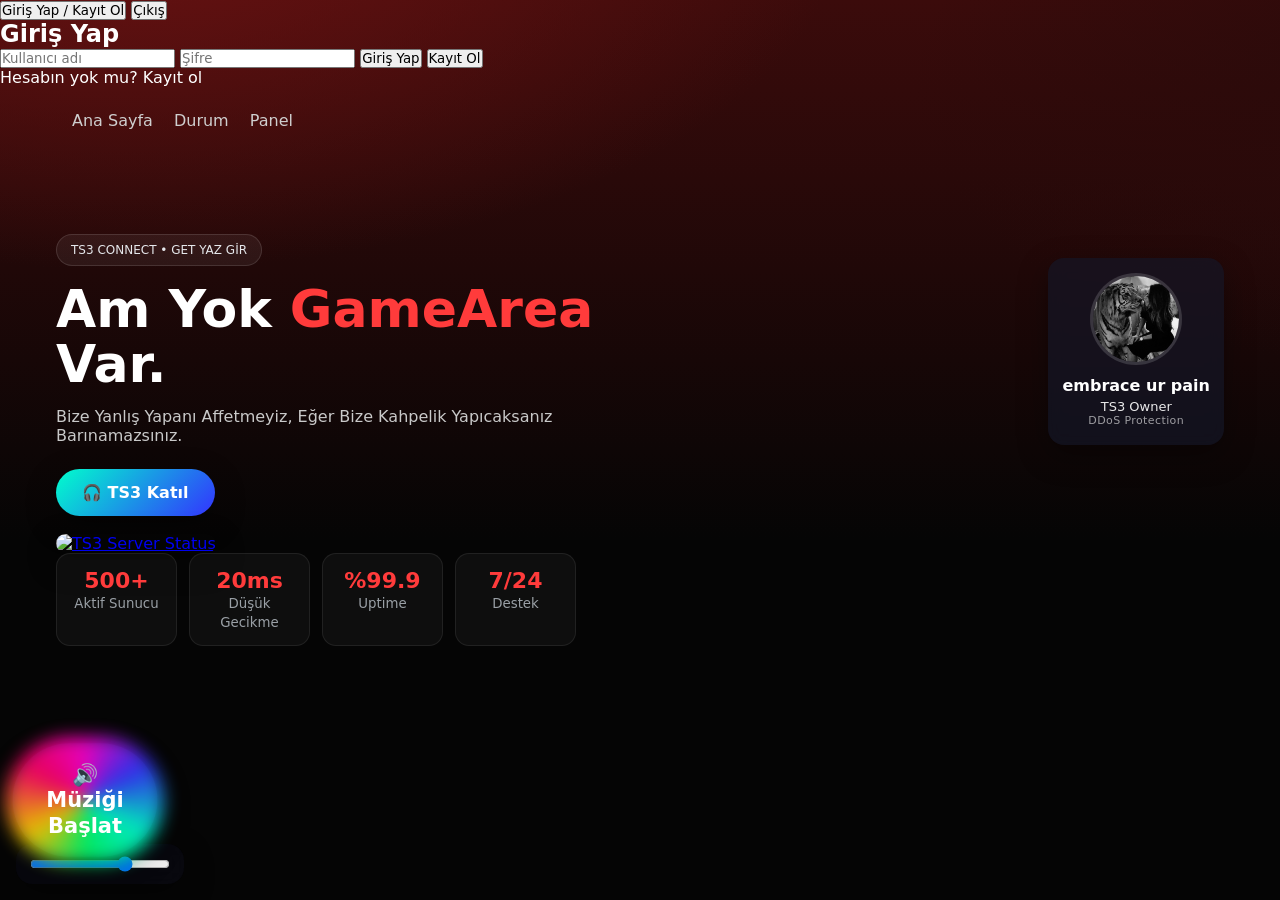
==== index.html @ e0c502a1 "Update index.html" ====
<!DOCTYPE html>
<html lang="tr">
<head>
  <meta charset="UTF-8" />
  <meta name="viewport" content="width=device-width, initial-scale=1.0"/>
  <title>GameArea TS3 Music Bot</title>
  <link rel="stylesheet" href="css/style.css" />
</head>
<body>

  <!-- AUTH -->
  <div class="auth-bar">
    <span id="welcomeText"></span>
    <button id="openAuth" class="auth-btn">Giriş Yap / Kayıt Ol</button>
    <button id="logoutBtn" class="auth-btn hidden">Çıkış</button>
  </div>

  <div id="authModal" class="modal hidden">
    <div class="modal-content">
      <h2 id="authTitle">Giriş Yap</h2>
      <input type="text" id="username" placeholder="Kullanıcı adı">
      <input type="password" id="password" placeholder="Şifre">
      <button id="loginBtn">Giriş Yap</button>
      <button id="registerBtn">Kayıt Ol</button>
      <p id="switchAuth">Hesabın yok mu? Kayıt ol</p>
    </div>
  </div>

  <!-- NAV -->
  <header class="navbar">
    <nav>
      <a href="#">Ana Sayfa</a>
      <a href="#">Durum</a>
      <a href="#">Panel</a>
    </nav>
  </header>

  <!-- HERO -->
  <main class="hero-wrap">
    <section class="hero-left">
      <span class="pill">TS3 CONNECT • GET YAZ GİR</span>
      <h1>Am Yok <span>GameArea</span> Var.</h1>
      <p>
        Bize Yanlış Yapanı Affetmeyiz, Eğer Bize Kahpelik Yapıcaksanız Barınamazsınız.
      </p>

      <div class="cta">
        <a class="join-ts" href="ts3server://get:9987">🎧 TS3 Katıl</a>
      </div>

      <div class="ts3-status">
        <a href="https://www.gametracker.com/server_info/51.210.203.176:9987/" target="_blank" rel="noreferrer">
          <img 
            src="https://cache.gametracker.com/server_info/51.210.203.176:9987/b_560_95_1.png"
            alt="TS3 Server Status"
          />
        </a>
      </div>

      <div class="stats">
        <div class="stat"><b>500+</b><small>Aktif Sunucu</small></div>
        <div class="stat"><b>20ms</b><small>Düşük Gecikme</small></div>
        <div class="stat"><b>%99.9</b><small>Uptime</small></div>
        <div class="stat"><b>7/24</b><small>Destek</small></div>
      </div>
    </section>

    <aside class="hero-right">
      <div class="owners">
        <div class="owner-card">
          <img src="assets/owner.png" alt="Owner Avatar">
          <div class="owner-name">embrace ur pain</div>
          <div class="owner-role">
            TS3 Owner <span class="owner-motto">DDoS Protection</span>
          </div>
        </div>
      </div>
    </aside>
  </main>

  <!-- MUSIC -->
  <div class="music-controls">
    <button id="musicToggle" class="music-btn">🔊 Müziği Başlat</button>
    <input type="range" id="volumeControl" min="0" max="100" value="70">
  </div>
  <audio id="bgMusic" src="assets/gamearea.mp3" preload="auto"></audio>

  <!-- EFFECT -->
  <canvas id="snow"></canvas>

  <!-- JS (SADECE 1 KERE) -->
  <script src="js/main.js"></script>

</body>
</html>
---- css/style.css ----
:root{
  --bg1:#3b0b0b;
  --bg2:#050505;
  --card:#0f0f12;
  --muted:#9aa0a6;
  --red:#ff3b3b;
  --green:#22c55e;
}

*{box-sizing:border-box;margin:0;padding:0;font-family:Inter,system-ui,Arial}

body{
  min-height:100vh;
  color:#fff;
  background:
    radial-gradient(1200px 600px at 10% -10%, #6b1212 0%, transparent 60%),
    radial-gradient(900px 500px at 110% 10%, #2a0a0a 0%, transparent 55%),
    linear-gradient(180deg, var(--bg1), var(--bg2) 60%);
}

.navbar{
  max-width:1200px;
  margin:0 auto;
  padding:24px 16px;
  display:flex;
  justify-content:space-between;
  align-items:center;
}

.brand{font-weight:800;color:#00ff8c;font-size:22px}
.navbar a{color:#cfcfcf;text-decoration:none;margin-left:16px}
.navbar a:hover{color:#fff}

.hero-wrap{
  max-width:1200px;
  margin:0 auto;
  padding:80px 16px 40px;
  display:grid;
  grid-template-columns: 1.1fr .9fr;
  gap:32px;
}

.pill{
  display:inline-block;
  padding:8px 14px;
  border-radius:999px;
  background:rgba(255,255,255,.06);
  border:1px solid rgba(255,255,255,.12);
  margin-bottom:16px;
  font-size:12px;
  color:#e5e7eb;
}

.hero-left h1{font-size:52px;line-height:1.05;margin-bottom:16px}
.hero-left h1 span{color:var(--red)}
.hero-left p{color:#c9c9c9;max-width:560px;margin-bottom:24px}

.cta{display:flex;gap:12px;margin-bottom:18px}

.btn{
  padding:12px 18px;border-radius:12px;text-decoration:none;font-weight:700;border:1px solid transparent;
}
.btn.primary{
  background:linear-gradient(180deg,#ff5b5b,#ff2b2b);
  color:#fff;box-shadow:0 10px 30px rgba(255,59,59,.35);
}
.btn.ghost{
  background:rgba(255,255,255,.04);
  border-color:rgba(255,255,255,.12);
  color:#fff;
}

.perks{display:flex;gap:16px;color:#cfd3d8;margin-bottom:26px;flex-wrap:wrap}

.stats{display:grid;grid-template-columns:repeat(4,1fr);gap:12px;max-width:520px}
.stat{
  background:rgba(255,255,255,.04);
  border:1px solid rgba(255,255,255,.08);
  border-radius:14px;
  padding:14px 10px;
  text-align:center;
}
.stat b{display:block;color:var(--red);font-size:22px}
.stat small{color:var(--muted)}

.hero-right{display:flex;align-items:flex-start;justify-content:flex-end}

.status-card{
  width:100%;max-width:420px;
  background:
    linear-gradient(180deg, rgba(255,255,255,.06), rgba(255,255,255,.02)),
    var(--card);
  border:1px solid rgba(255,255,255,.12);
  border-radius:22px;
  padding:18px;
  box-shadow:0 30px 80px rgba(0,0,0,.55), inset 0 1px 0 rgba(255,255,255,.08);
}

.status-head{display:flex;align-items:center;justify-content:space-between;margin-bottom:14px}
.status-head small{color:var(--muted)}
.badge{padding:6px 12px;border-radius:999px;font-weight:700;font-size:12px}
.badge.online{background:rgba(34,197,94,.15);color:var(--green);border:1px solid rgba(34,197,94,.35)}

.status-grid{display:grid;grid-template-columns:repeat(2,1fr);gap:10px;margin:14px 0 18px}
.status-grid > div{
  background:rgba(255,255,255,.04);
  border:1px solid rgba(255,255,255,.08);
  border-radius:14px;
  padding:12px;
}
.status-grid strong{display:block;color:#e5e7eb;font-size:12px}
.status-grid span{color:#cfd3d8}

.card-actions{display:flex;gap:10px}

/* Müzik butonu */
.sound-hint{
  position: fixed;
  right: 18px;
  bottom: 18px;
  background: rgba(0,0,0,.6);
  border: 1px solid rgba(255,255,255,.2);
  backdrop-filter: blur(6px);
  padding: 10px 14px;
  border-radius: 999px;
  cursor: pointer;
  font-weight: 700;
  box-shadow: 0 10px 30px rgba(0,0,0,.5);
}

@media (max-width: 900px){
  .hero-wrap{grid-template-columns:1fr}
  .stats{grid-template-columns:repeat(2,1fr)}
}
#snow {
  position: fixed;
  inset: 0;
  pointer-events: none;
  z-index: 5;
}
.music-btn {
  position: fixed;
  bottom: 30px;
  right: 30px;
  padding: 18px 28px;
  font-size: 20px;
  font-weight: 700;
  border: none;
  border-radius: 999px;
  background: #0b1220;
  color: #fff;
  cursor: pointer;
  z-index: 9999;
  box-shadow: 0 10px 30px rgba(0,0,0,.35);
  transform: scale(1.05);
}

.music-btn::before {
  content: "";
  position: absolute;
  inset: -6px;
  border-radius: 999px;
  background: conic-gradient(
    #ff00cc,
    #3333ff,
    #00ffcc,
    #00ff66,
    #ffcc00,
    #ff0066,
    #ff00cc
  );
  filter: blur(8px);
  opacity: .9;
  z-index: -1;
  animation: spin 6s linear infinite;
}

.music-btn.paused::before {
  animation-play-state: paused;
  opacity: .5;
}

@keyframes spin {
  to { transform: rotate(360deg); }
}
.join-ts {
  display: inline-block;
  padding: 14px 26px;
  border-radius: 999px;
  font-weight: 800;
  text-decoration: none;
  color: #fff;
  background: linear-gradient(135deg, #00ffcc, #3333ff);
  box-shadow: 0 10px 30px rgba(0,0,0,.35);
  transition: transform .15s ease, box-shadow .15s ease;
}

.join-ts:hover {
  transform: translateY(-2px) scale(1.03);
  box-shadow: 0 14px 40px rgba(0,0,0,.45);
}
.ts3-status img {
  max-width: 100%;
  border-radius: 12px;
  box-shadow: 0 10px 30px rgba(0,0,0,.35);
}
.owners {
  display: grid;
  grid-template-columns: repeat(auto-fit, minmax(160px, 1fr));
  gap: 16px;
  margin-top: 24px;
}

.owner-card {
  background: rgba(20, 24, 40, .65);
  border-radius: 16px;
  padding: 18px 14px;
  text-align: center;
  backdrop-filter: blur(8px);
  box-shadow: 0 10px 30px rgba(0,0,0,.35);
}

.owner-card img {
  width: 86px;
  height: 86px;
  border-radius: 50%;
  object-fit: cover;
  margin-bottom: 10px;
  box-shadow: 0 0 0 3px rgba(255,255,255,.15);
}

.owner-name {
  font-weight: 800;
  color: #fff;
  margin-bottom: 4px;
}

.owner-role {
  font-size: 13px;
  opacity: .9;
}

.owner-motto {
  display: block;
  font-size: 11px;
  opacity: .65;
  letter-spacing: .4px;
}
.music-controls {
  position: fixed;
  left: 16px;
  bottom: 16px;
  z-index: 9999;

  display: flex;
  align-items: center;
  gap: 12px;

  background: rgba(10, 10, 20, 0.6);
  backdrop-filter: blur(10px);
  padding: 12px 14px;
  border-radius: 16px;
  box-shadow: 0 10px 30px rgba(0, 0, 0, 0.4);
}

#volumeControl {
  width: 140px;
}
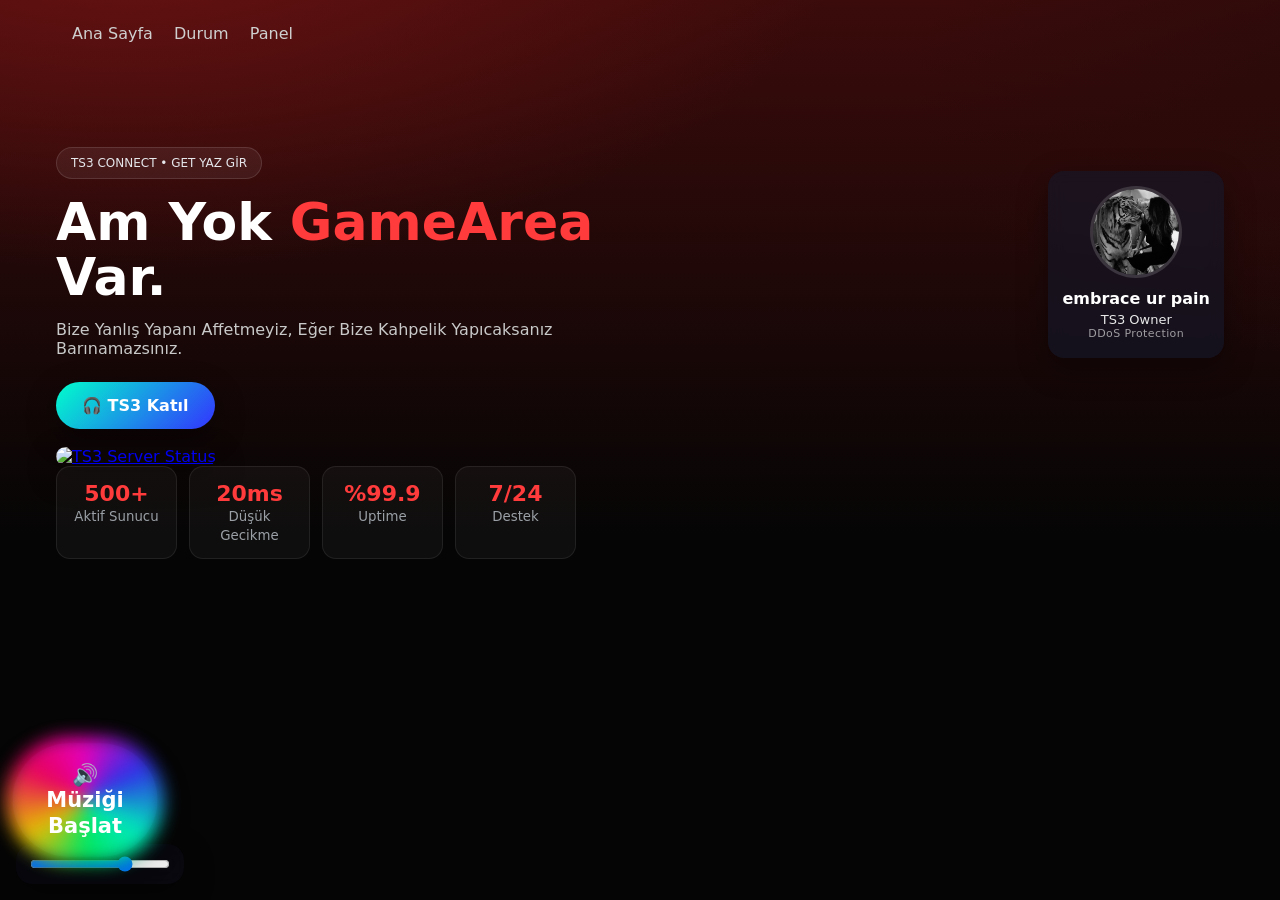
==== commit 9b04f2c7: "Update index.html" ====
--- a/index.html
+++ b/index.html
@@ -7,24 +7,6 @@
   <link rel="stylesheet" href="css/style.css" />
 </head>
 <body>
-
-  <!-- AUTH -->
-  <div class="auth-bar">
-    <span id="welcomeText"></span>
-    <button id="openAuth" class="auth-btn">Giriş Yap / Kayıt Ol</button>
-    <button id="logoutBtn" class="auth-btn hidden">Çıkış</button>
-  </div>
-
-  <div id="authModal" class="modal hidden">
-    <div class="modal-content">
-      <h2 id="authTitle">Giriş Yap</h2>
-      <input type="text" id="username" placeholder="Kullanıcı adı">
-      <input type="password" id="password" placeholder="Şifre">
-      <button id="loginBtn">Giriş Yap</button>
-      <button id="registerBtn">Kayıt Ol</button>
-      <p id="switchAuth">Hesabın yok mu? Kayıt ol</p>
-    </div>
-  </div>
 
   <!-- NAV -->
   <header class="navbar">
@@ -88,8 +70,7 @@
   <!-- EFFECT -->
   <canvas id="snow"></canvas>
 
-  <!-- JS (SADECE 1 KERE) -->
+  <!-- JS -->
   <script src="js/main.js"></script>
-
 </body>
 </html>
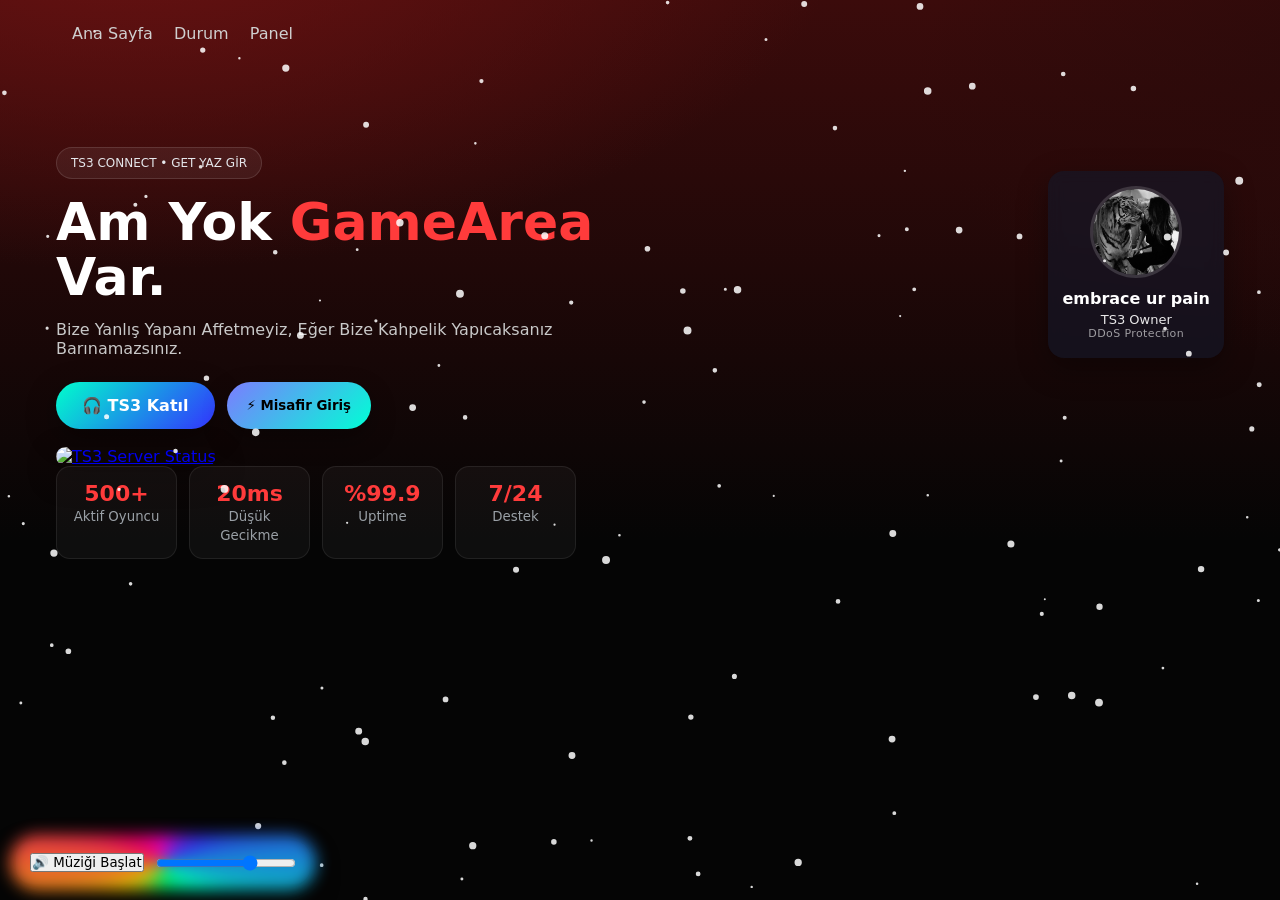
==== commit 3c4b7398: "Update index.html" ====
--- a/index.html
+++ b/index.html
@@ -28,7 +28,10 @@
 
       <div class="cta">
         <a class="join-ts" href="ts3server://get:9987">🎧 TS3 Katıl</a>
+        <button id="guestLogin" class="guest-btn">⚡ Misafir Giriş</button>
       </div>
+
+      <p id="guestWelcome" class="guest-welcome hidden"></p>
 
       <div class="ts3-status">
         <a href="https://www.gametracker.com/server_info/51.210.203.176:9987/" target="_blank" rel="noreferrer">
@@ -40,7 +43,7 @@
       </div>
 
       <div class="stats">
-        <div class="stat"><b>500+</b><small>Aktif Sunucu</small></div>
+        <div class="stat"><b>500+</b><small>Aktif Oyuncu</small></div>
         <div class="stat"><b>20ms</b><small>Düşük Gecikme</small></div>
         <div class="stat"><b>%99.9</b><small>Uptime</small></div>
         <div class="stat"><b>7/24</b><small>Destek</small></div>
--- a/css/style.css
+++ b/css/style.css
@@ -138,21 +138,28 @@
   pointer-events: none;
   z-index: 5;
 }
-.music-btn {
-  position: fixed;
-  bottom: 30px;
-  right: 30px;
-  padding: 18px 28px;
-  font-size: 20px;
-  font-weight: 700;
-  border: none;
-  border-radius: 999px;
-  background: #0b1220;
-  color: #fff;
-  cursor: pointer;
-  z-index: 9999;
-  box-shadow: 0 10px 30px rgba(0,0,0,.35);
-  transform: scale(1.05);
+.music-btn::before {
+  content: "";
+  position: absolute;
+  inset: -8px;              /* Etrafındaki renkli alanı küçülttük */
+  border-radius: 999px;
+  background: linear-gradient(
+    90deg,
+    #ff0066,
+    #7c7cff,
+    #00f2ff,
+    #7cff00,
+    #ffb703,
+    #ff0066
+  );
+  filter: blur(10px);      /* Blur'u azalttık */
+  z-index: -1;
+  animation: spin 4s linear infinite;
+}
+
+@keyframes spin {
+  from { filter: blur(10px) hue-rotate(0deg); }
+  to   { filter: blur(10px) hue-rotate(360deg); }
 }
 
 .music-btn::before {
@@ -192,7 +199,7 @@
   color: #fff;
   background: linear-gradient(135deg, #00ffcc, #3333ff);
   box-shadow: 0 10px 30px rgba(0,0,0,.35);
-  transition: transform .15s ease, box-shadow .15s ease;
+  transition: transform 0.2s ease, box-shadow .15s ease;
 }
 
 .join-ts:hover {
@@ -266,3 +273,149 @@
 #volumeControl {
   width: 140px;
 }
+.auth-bar {
+  position: fixed;
+  top: 20px;
+  right: 20px;
+  z-index: 9999;
+  display: flex;
+  align-items: center;
+  gap: 10px;
+}
+
+.auth-btn {
+  padding: 10px 16px;
+  border-radius: 999px;
+  border: none;
+  background: #0b1220;
+  color: #fff;
+  cursor: pointer;
+  box-shadow: 0 6px 20px rgba(0,0,0,.35);
+}
+
+#welcomeText {
+  color: #fff;
+  font-weight: 600;
+}
+
+.hidden {
+  display: none;
+}
+
+.modal {
+  position: fixed;
+  inset: 0;
+  background: rgba(0,0,0,.6);
+  backdrop-filter: blur(8px);
+  display: flex;
+  align-items: center;
+  justify-content: center;
+  z-index: 10000;
+}
+
+.modal-content {
+  background: #0b1220;
+  padding: 24px;
+  border-radius: 16px;
+  width: 280px;
+  display: flex;
+  flex-direction: column;
+  gap: 10px;
+  color: #fff;
+  box-shadow: 0 20px 50px rgba(0,0,0,.5);
+}
+
+.modal-content input {
+  padding: 10px;
+  border-radius: 8px;
+  border: none;
+  outline: none;
+}
+
+.modal-content button {
+  padding: 10px;
+  border-radius: 8px;
+  border: none;
+  cursor: pointer;
+  font-weight: 600;
+}
+
+#loginBtn { background: #22c55e; }
+#registerBtn { background: #3b82f6; }
+
+.switch-auth {
+  font-size: 12px;
+  opacity: .8;
+  cursor: pointer;
+  text-align: center;
+}
+.guest-btn {
+  padding: 14px 22px;
+  border-radius: 999px;
+  border: none;
+  font-weight: 700;
+  cursor: pointer;
+  color: #fff;
+  background: linear-gradient(135deg, #7c7cff, #00ffd5);
+  box-shadow: 0 10px 25px rgba(0,0,0,.35);
+  transition: transform .15s ease, box-shadow .15s ease;
+}
+
+.guest-btn:hover {
+  transform: translateY(-1px) scale(1.03);
+  box-shadow: 0 14px 35px rgba(0,0,0,.45);
+}
+
+.guest-welcome {
+  margin-top: 10px;
+  font-weight: 700;
+  color: #aefcff;
+}
+
+.hidden {
+  display: none !important;
+}
+#snow {
+  position: fixed;
+  inset: 0;
+  pointer-events: none;
+  z-index: 1;
+}
+
+.guest-btn {
+  background: linear-gradient(135deg, #7c7cff, #00ffd5);
+  color: #000;
+  border: none;
+  padding: 12px 20px;
+  border-radius: 999px;
+  font-weight: 700;
+  cursor: pointer;
+}
+
+.guest-welcome {
+  margin-top: 10px;
+  font-weight: 700;
+  color: #9effff;
+}
+
+.hidden {
+  display: none;
+}
+.cursor-trail {
+  position: fixed;
+  width: 10px;
+  height: 10px;
+  border-radius: 50%;
+  pointer-events: none;
+  background: radial-gradient(circle, rgba(0,255,213,0.9), rgba(0,255,213,0));
+  filter: blur(1px);
+  animation: trailFade 0.6s linear forwards;
+  z-index: 99999;
+}
+
+@keyframes trailFade {
+  to {
+    transform: scale(2.5);
+    opacity: 0;
+  }
+}
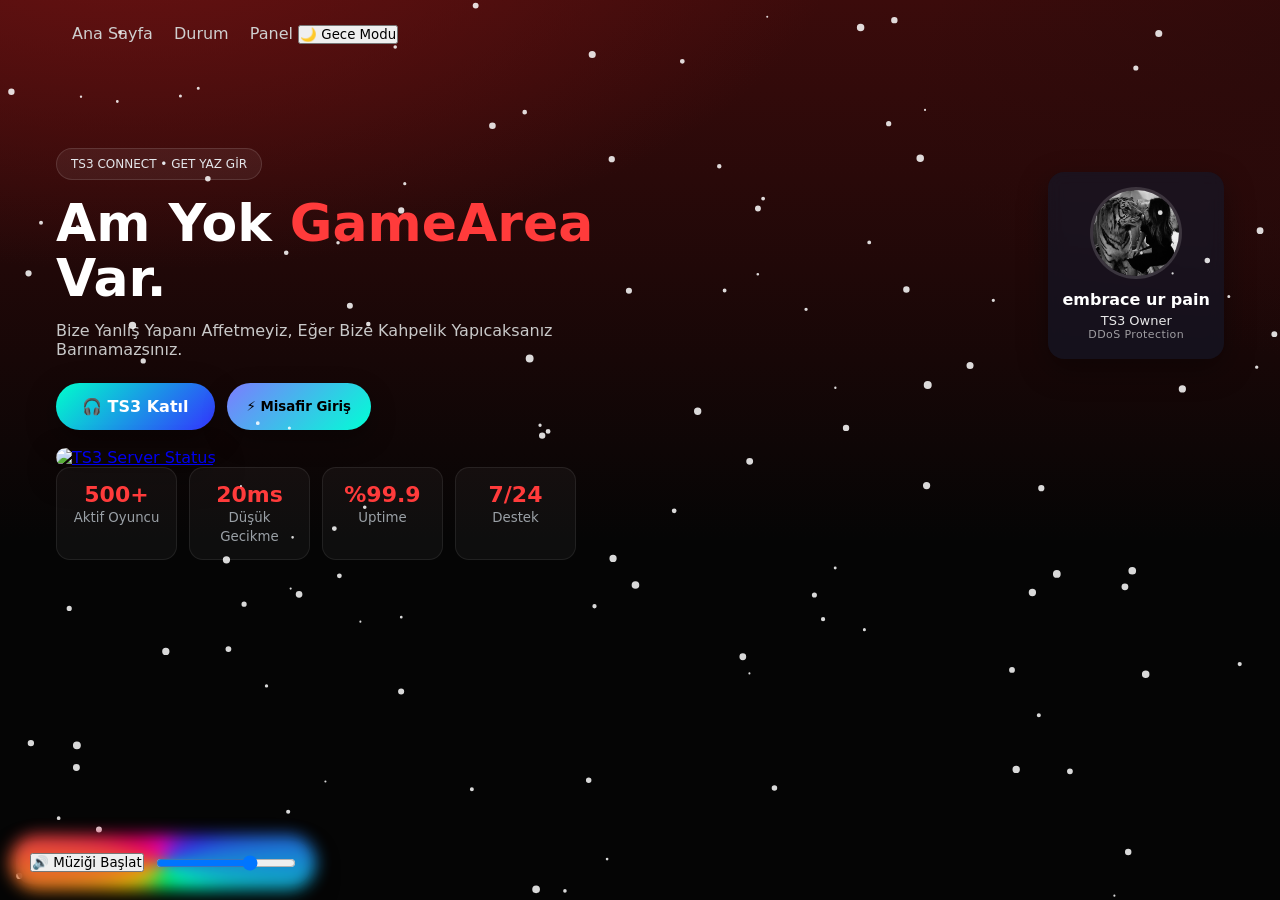
==== commit 5b12bd9d: "Update index.html" ====
--- a/index.html
+++ b/index.html
@@ -14,6 +14,8 @@
       <a href="#">Ana Sayfa</a>
       <a href="#">Durum</a>
       <a href="#">Panel</a>
+
+      <button id="themeToggle" class="theme-btn">🌙 Gece Modu</button>
     </nav>
   </header>
 
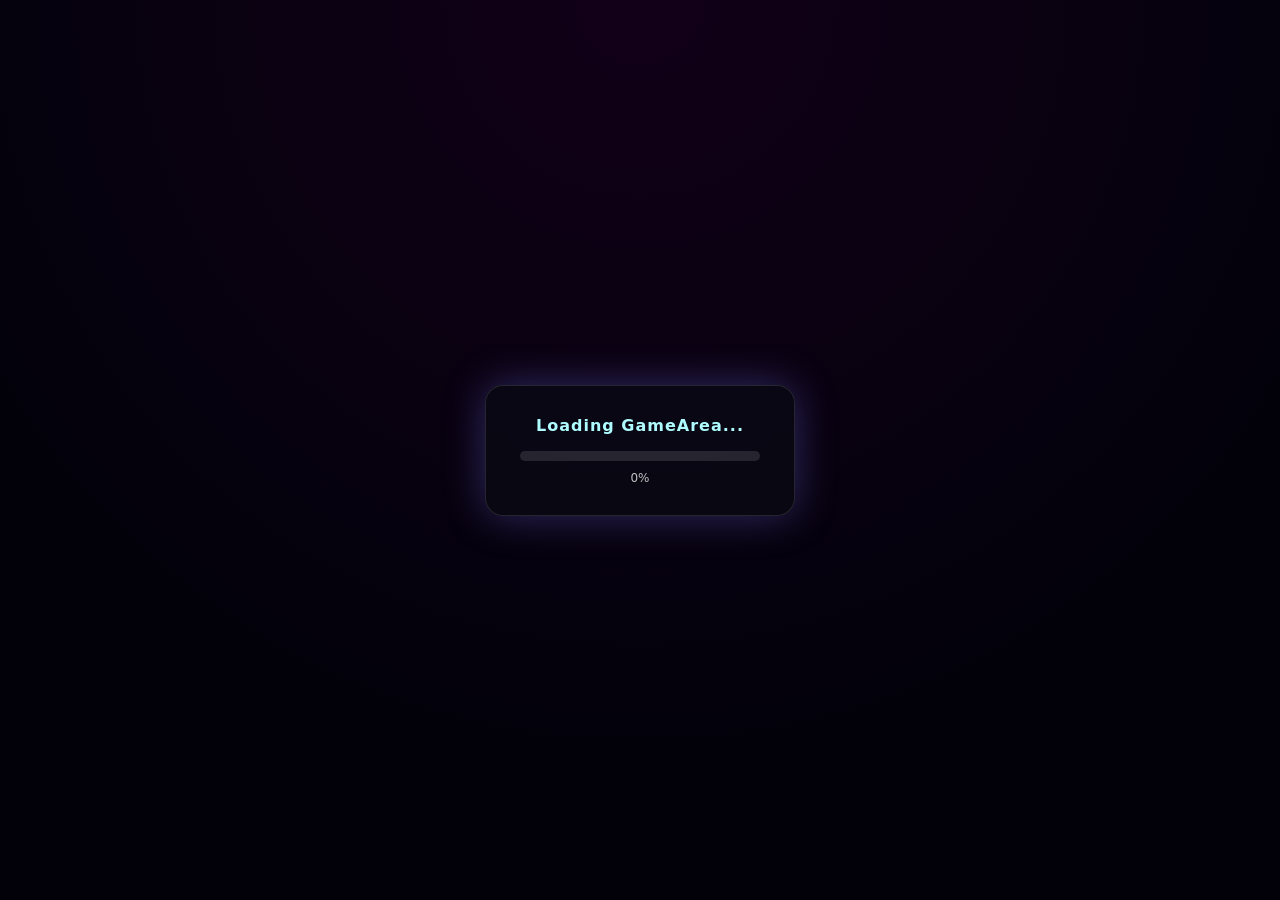
==== commit bfcd43bc: "Update index.html" ====
--- a/index.html
+++ b/index.html
@@ -23,7 +23,7 @@
   <main class="hero-wrap">
     <section class="hero-left">
       <span class="pill">TS3 CONNECT • GET YAZ GİR</span>
-      <h1>Am Yok <span>GameArea</span> Var.</h1>
+      <h1 id="heroTitle">Am Yok <span>GameArea</span> Var.</h1>
       <p>
         Bize Yanlış Yapanı Affetmeyiz, Eğer Bize Kahpelik Yapıcaksanız Barınamazsınız.
       </p>
@@ -77,5 +77,16 @@
 
   <!-- JS -->
   <script src="js/main.js"></script>
+  <!-- 🎮 LOADING INTRO -->
+<div id="introLoader" class="intro-loader">
+  <div class="intro-box">
+    <div class="intro-title">Loading GameArea...</div>
+    <div class="intro-bar">
+      <span id="introProgress"></span>
+    </div>
+    <div class="intro-percent" id="introPercent">0%</div>
+  </div>
+</div>
+  <div id="idleHint" class="idle-hint hidden">👀 Hadi TS3’e katıl</div>
 </body>
 </html>
--- a/css/style.css
+++ b/css/style.css
@@ -419,3 +419,194 @@
     opacity: 0;
   }
 }
+/* 🌙 / ☀️ Theme Button */
+.theme-btn {
+  margin-left: 16px;
+  padding: 10px 16px;
+  border-radius: 999px;
+  border: none;
+  cursor: pointer;
+  background: #0b1220;
+  color: #fff;
+  font-weight: 600;
+  transition: .25s;
+}
+
+.theme-btn:hover {
+  transform: scale(1.05);
+  box-shadow: 0 0 15px rgba(255,255,255,.25);
+}
+
+/* ☀️ Light Mode */
+body.light {
+  background: #f5f7fb;
+  color: #0b1220;
+}
+
+body.light .navbar {
+  background: rgba(255,255,255,.9);
+  backdrop-filter: blur(10px);
+}
+
+body.light .hero-wrap {
+  background: linear-gradient(180deg, #ffffff, #eef2ff);
+}
+
+body.light .music-btn,
+body.light .guest-btn {
+  background: #e5e7eb;
+  color: #0b1220;
+}
+
+body.light .owner-card {
+  background: #ffffff;
+  color: #0b1220;
+  box-shadow: 0 10px 30px rgba(0,0,0,.1);
+}
+/* ☀️ LIGHT MODE – SOFT & PREMIUM DOKUNUŞ (MEVCUDA EK) */
+body.light{
+  background:
+    radial-gradient(1200px 600px at 10% -10%, #ffffff 0%, transparent 60%),
+    radial-gradient(900px 500px at 110% 10%, #e9edff 0%, transparent 55%),
+    linear-gradient(180deg, #f7f9ff, #eef2ff 60%);
+  color:#0b1220;
+}
+
+/* Hero alanı daha cam gibi */
+body.light .hero-wrap{
+  background: linear-gradient(180deg, rgba(255,255,255,.9), rgba(238,242,255,.9));
+  border-radius: 18px;
+  box-shadow: 0 20px 50px rgba(15,23,42,.12);
+}
+
+/* Kartlar soft cam */
+body.light .owner-card,
+body.light .stat,
+body.light .status-card{
+  background: rgba(255,255,255,.85);
+  border: 1px solid rgba(15,23,42,.08);
+  box-shadow: 0 10px 30px rgba(15,23,42,.12);
+  backdrop-filter: blur(8px);
+}
+
+/* Navbar soft cam */
+body.light .navbar{
+  background: rgba(255,255,255,.75);
+  border-bottom: 1px solid rgba(15,23,42,.06);
+  box-shadow: 0 10px 25px rgba(15,23,42,.08);
+}
+
+/* Butonlar soft gradient */
+body.light .music-btn,
+body.light .guest-btn,
+body.light .join-ts,
+body.light .theme-btn{
+  background: linear-gradient(135deg, #ffffff, #e9edff);
+  color:#0b1220;
+  box-shadow: 0 10px 25px rgba(15,23,42,.18);
+}
+
+body.light .music-btn:hover,
+body.light .guest-btn:hover,
+body.light .join-ts:hover,
+body.light .theme-btn:hover{
+  transform: translateY(-2px) scale(1.04);
+  box-shadow: 0 14px 35px rgba(15,23,42,.25);
+}
+
+/* Light modda kar efekti biraz daha soft görünsün */
+body.light #snow{
+  opacity: .6;
+}
+/* 🎉 CONFETTI */
+.confetti {
+  position: fixed;
+  width: 8px;
+  height: 12px;
+  border-radius: 2px;
+  pointer-events: none;
+  z-index: 999999;
+  opacity: .95;
+}
+/* 🔔 TS3 Katıl – Shake Uyarı */
+.join-ts.shake {
+  animation: ts3Shake 0.6s ease-in-out;
+}
+
+@keyframes ts3Shake {
+  0%   { transform: translateX(0); }
+  20%  { transform: translateX(-6px); }
+  40%  { transform: translateX(6px); }
+  60%  { transform: translateX(-4px); }
+  80%  { transform: translateX(4px); }
+  100% { transform: translateX(0); }
+}
+/* 🎮 Intro Loader */
+.intro-loader {
+  position: fixed;
+  inset: 0;
+  background: radial-gradient(circle at top, #120018, #02010a 70%);
+  display: flex;
+  align-items: center;
+  justify-content: center;
+  z-index: 999999;
+  animation: introFadeIn .5s ease;
+}
+
+.intro-box {
+  text-align: center;
+  background: rgba(10, 10, 20, 0.75);
+  backdrop-filter: blur(12px);
+  padding: 30px 34px;
+  border-radius: 18px;
+  box-shadow: 0 0 40px rgba(124,124,255,.35);
+  border: 1px solid rgba(255,255,255,.12);
+}
+
+.intro-title {
+  font-weight: 900;
+  letter-spacing: 1px;
+  margin-bottom: 16px;
+  color: #aefcff;
+}
+
+.intro-bar {
+  width: 240px;
+  height: 10px;
+  background: rgba(255,255,255,.12);
+  border-radius: 999px;
+  overflow: hidden;
+  margin-bottom: 10px;
+}
+
+.intro-bar span {
+  display: block;
+  height: 100%;
+  width: 0%;
+  background: linear-gradient(90deg, #00ffd5, #7c7cff, #ff00cc);
+  border-radius: 999px;
+  box-shadow: 0 0 15px rgba(124,124,255,.8);
+  transition: width .2s ease;
+}
+
+.intro-percent {
+  font-size: 12px;
+  opacity: .75;
+}
+
+@keyframes introFadeIn {
+  from { opacity: 0 }
+  to { opacity: 1 }
+}
+
+.intro-hide {
+  animation: introOut .6s ease forwards;
+}
+
+@keyframes introOut {
+  to {
+    opacity: 0;
+    transform: scale(1.05);
+    pointer-events: none;
+  }
+}
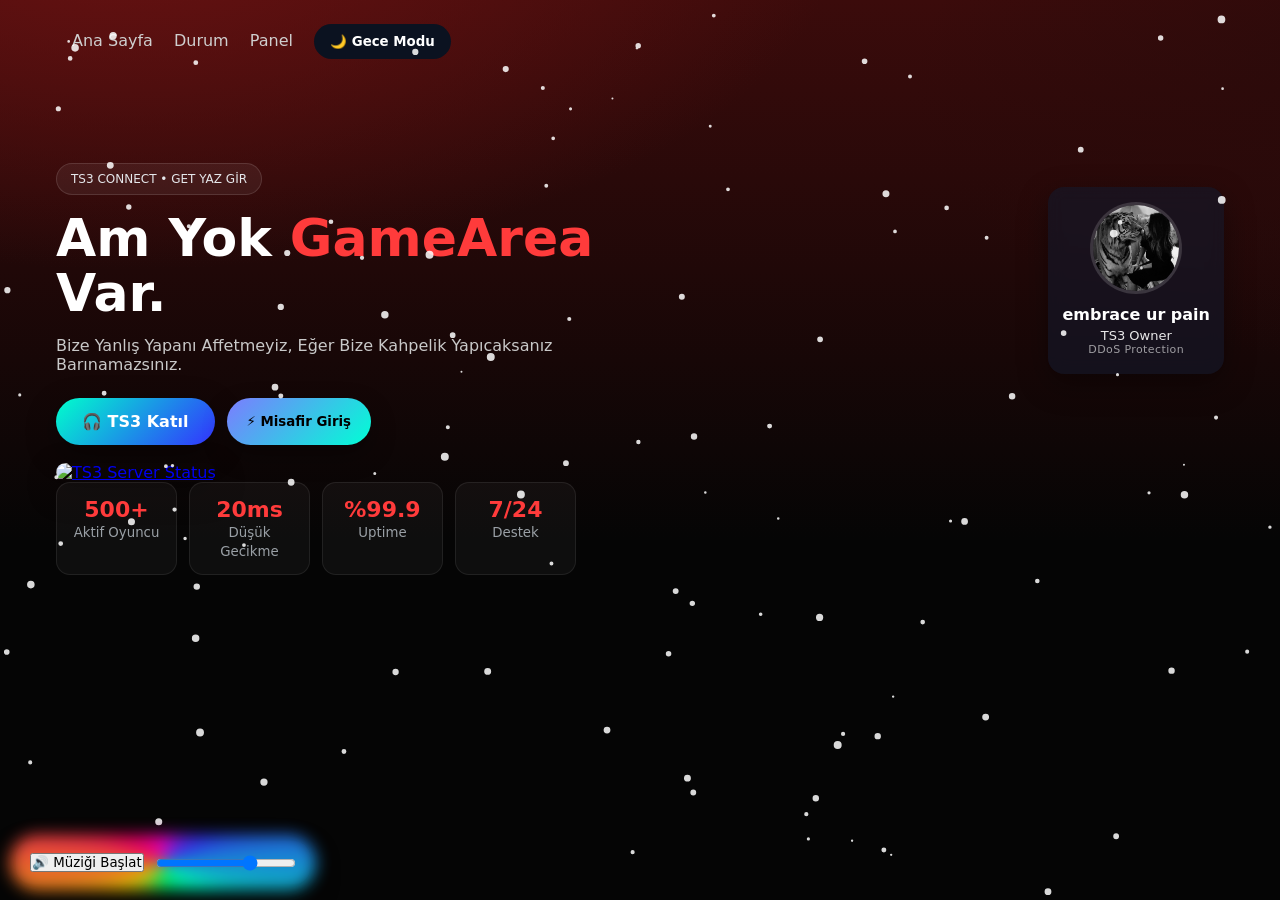
==== commit 25535602: "Update index.html" ====
--- a/index.html
+++ b/index.html
@@ -77,16 +77,5 @@
 
   <!-- JS -->
   <script src="js/main.js"></script>
-  <!-- 🎮 LOADING INTRO -->
-<div id="introLoader" class="intro-loader">
-  <div class="intro-box">
-    <div class="intro-title">Loading GameArea...</div>
-    <div class="intro-bar">
-      <span id="introProgress"></span>
-    </div>
-    <div class="intro-percent" id="introPercent">0%</div>
-  </div>
-</div>
-  <div id="idleHint" class="idle-hint hidden">👀 Hadi TS3’e katıl</div>
 </body>
 </html>
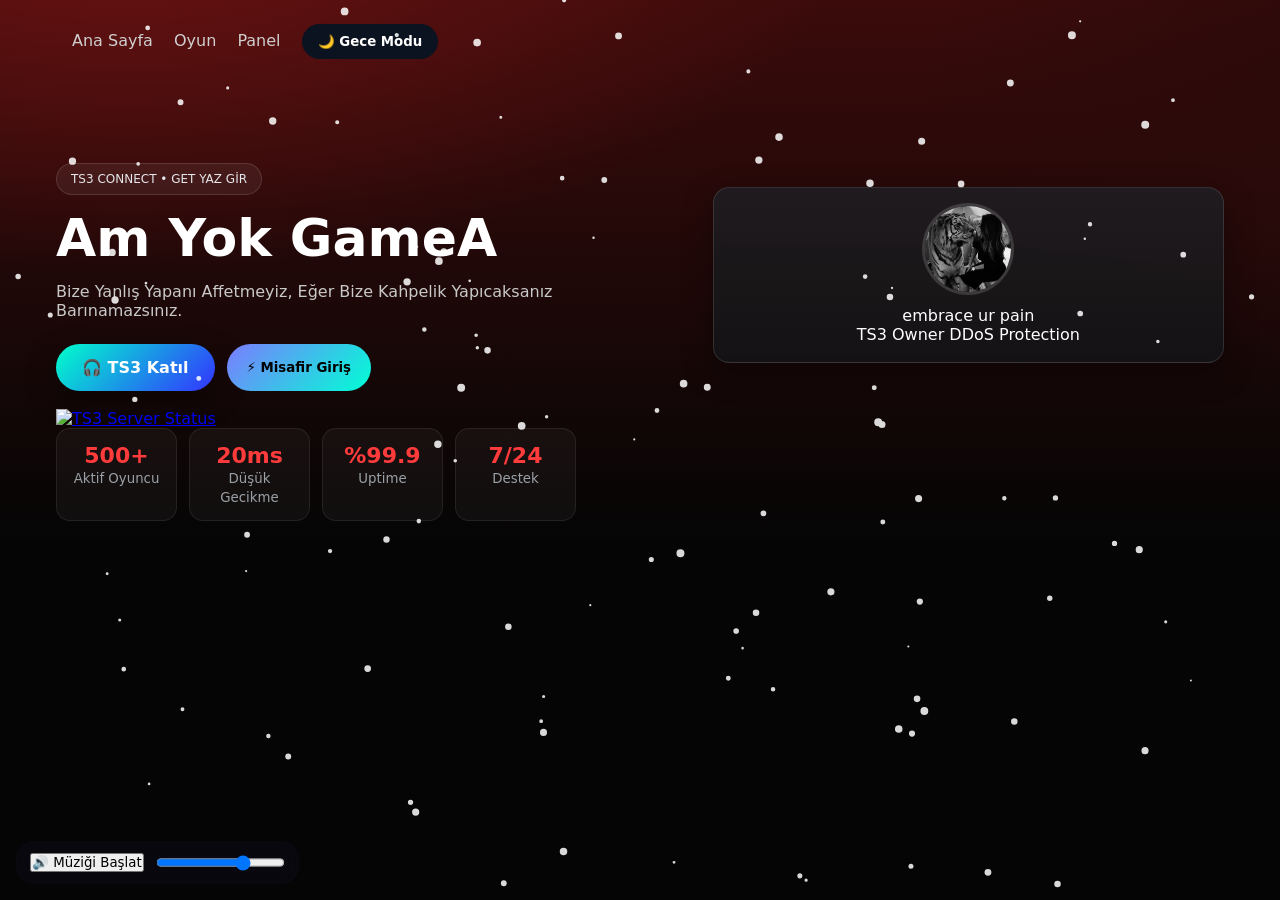
==== commit 63216ef3: "Update index.html" ====
--- a/index.html
+++ b/index.html
@@ -12,8 +12,8 @@
   <header class="navbar">
     <nav>
       <a href="#">Ana Sayfa</a>
-      <a href="#">Durum</a>
-      <a href="#">Panel</a>
+      <a href="oyun.html">Oyun</a>
+      <a href="panel/login.html">Panel</a>
 
       <button id="themeToggle" class="theme-btn">🌙 Gece Modu</button>
     </nav>
--- a/css/style.css
+++ b/css/style.css
@@ -18,6 +18,7 @@
     linear-gradient(180deg, var(--bg1), var(--bg2) 60%);
 }
 
+/* NAV */
 .navbar{
   max-width:1200px;
   margin:0 auto;
@@ -27,10 +28,10 @@
   align-items:center;
 }
 
-.brand{font-weight:800;color:#00ff8c;font-size:22px}
 .navbar a{color:#cfcfcf;text-decoration:none;margin-left:16px}
 .navbar a:hover{color:#fff}
 
+/* HERO */
 .hero-wrap{
   max-width:1200px;
   margin:0 auto;
@@ -57,21 +58,7 @@
 
 .cta{display:flex;gap:12px;margin-bottom:18px}
 
-.btn{
-  padding:12px 18px;border-radius:12px;text-decoration:none;font-weight:700;border:1px solid transparent;
-}
-.btn.primary{
-  background:linear-gradient(180deg,#ff5b5b,#ff2b2b);
-  color:#fff;box-shadow:0 10px 30px rgba(255,59,59,.35);
-}
-.btn.ghost{
-  background:rgba(255,255,255,.04);
-  border-color:rgba(255,255,255,.12);
-  color:#fff;
-}
-
-.perks{display:flex;gap:16px;color:#cfd3d8;margin-bottom:26px;flex-wrap:wrap}
-
+/* STATS */
 .stats{display:grid;grid-template-columns:repeat(4,1fr);gap:12px;max-width:520px}
 .stat{
   background:rgba(255,255,255,.04);
@@ -83,387 +70,107 @@
 .stat b{display:block;color:var(--red);font-size:22px}
 .stat small{color:var(--muted)}
 
-.hero-right{display:flex;align-items:flex-start;justify-content:flex-end}
-
-.status-card{
-  width:100%;max-width:420px;
+/* OWNER */
+.owners{display:grid;grid-template-columns:repeat(auto-fit,minmax(160px,1fr));gap:16px;margin-top:24px}
+.owner-card {
   background:
     linear-gradient(180deg, rgba(255,255,255,.06), rgba(255,255,255,.02)),
-    var(--card);
-  border:1px solid rgba(255,255,255,.12);
-  border-radius:22px;
-  padding:18px;
-  box-shadow:0 30px 80px rgba(0,0,0,.55), inset 0 1px 0 rgba(255,255,255,.08);
-}
-
-.status-head{display:flex;align-items:center;justify-content:space-between;margin-bottom:14px}
-.status-head small{color:var(--muted)}
-.badge{padding:6px 12px;border-radius:999px;font-weight:700;font-size:12px}
-.badge.online{background:rgba(34,197,94,.15);color:var(--green);border:1px solid rgba(34,197,94,.35)}
-
-.status-grid{display:grid;grid-template-columns:repeat(2,1fr);gap:10px;margin:14px 0 18px}
-.status-grid > div{
-  background:rgba(255,255,255,.04);
-  border:1px solid rgba(255,255,255,.08);
-  border-radius:14px;
-  padding:12px;
-}
-.status-grid strong{display:block;color:#e5e7eb;font-size:12px}
-.status-grid span{color:#cfd3d8}
-
-.card-actions{display:flex;gap:10px}
-
-/* Müzik butonu */
-.sound-hint{
-  position: fixed;
-  right: 18px;
-  bottom: 18px;
-  background: rgba(0,0,0,.6);
-  border: 1px solid rgba(255,255,255,.2);
-  backdrop-filter: blur(6px);
-  padding: 10px 14px;
-  border-radius: 999px;
-  cursor: pointer;
-  font-weight: 700;
-  box-shadow: 0 10px 30px rgba(0,0,0,.5);
-}
-
-@media (max-width: 900px){
-  .hero-wrap{grid-template-columns:1fr}
-  .stats{grid-template-columns:repeat(2,1fr)}
-}
-#snow {
-  position: fixed;
-  inset: 0;
-  pointer-events: none;
-  z-index: 5;
-}
-.music-btn::before {
-  content: "";
-  position: absolute;
-  inset: -8px;              /* Etrafındaki renkli alanı küçülttük */
-  border-radius: 999px;
-  background: linear-gradient(
-    90deg,
-    #ff0066,
-    #7c7cff,
-    #00f2ff,
-    #7cff00,
-    #ffb703,
-    #ff0066
-  );
-  filter: blur(10px);      /* Blur'u azalttık */
-  z-index: -1;
-  animation: spin 4s linear infinite;
-}
-
-@keyframes spin {
-  from { filter: blur(10px) hue-rotate(0deg); }
-  to   { filter: blur(10px) hue-rotate(360deg); }
-}
-
-.music-btn::before {
-  content: "";
-  position: absolute;
-  inset: -6px;
-  border-radius: 999px;
-  background: conic-gradient(
-    #ff00cc,
-    #3333ff,
-    #00ffcc,
-    #00ff66,
-    #ffcc00,
-    #ff0066,
-    #ff00cc
-  );
-  filter: blur(8px);
-  opacity: .9;
-  z-index: -1;
-  animation: spin 6s linear infinite;
-}
-
-.music-btn.paused::before {
-  animation-play-state: paused;
-  opacity: .5;
-}
-
-@keyframes spin {
-  to { transform: rotate(360deg); }
-}
-.join-ts {
-  display: inline-block;
-  padding: 14px 26px;
-  border-radius: 999px;
-  font-weight: 800;
-  text-decoration: none;
-  color: #fff;
-  background: linear-gradient(135deg, #00ffcc, #3333ff);
-  box-shadow: 0 10px 30px rgba(0,0,0,.35);
-  transition: transform 0.2s ease, box-shadow .15s ease;
-}
-
-.join-ts:hover {
-  transform: translateY(-2px) scale(1.03);
-  box-shadow: 0 14px 40px rgba(0,0,0,.45);
-}
-.ts3-status img {
-  max-width: 100%;
-  border-radius: 12px;
-  box-shadow: 0 10px 30px rgba(0,0,0,.35);
-}
-.owners {
-  display: grid;
-  grid-template-columns: repeat(auto-fit, minmax(160px, 1fr));
-  gap: 16px;
-  margin-top: 24px;
-}
-
-.owner-card {
-  background: rgba(20, 24, 40, .65);
+    rgba(15, 15, 18, .85);
   border-radius: 16px;
   padding: 18px 14px;
   text-align: center;
-  backdrop-filter: blur(8px);
+  backdrop-filter: blur(6px);
   box-shadow: 0 10px 30px rgba(0,0,0,.35);
+  border: 1px solid rgba(255,255,255,.12);
+}
+.owner-card img{
+  width:86px;height:86px;border-radius:50%;object-fit:cover;margin-bottom:10px;
+  box-shadow:0 0 0 3px rgba(255,255,255,.15);
 }
 
-.owner-card img {
-  width: 86px;
-  height: 86px;
-  border-radius: 50%;
-  object-fit: cover;
-  margin-bottom: 10px;
-  box-shadow: 0 0 0 3px rgba(255,255,255,.15);
+/* BUTTONS */
+.join-ts{
+  display:inline-block;
+  padding:14px 26px;
+  border-radius:999px;
+  font-weight:800;
+  text-decoration:none;
+  color:#fff;
+  background:linear-gradient(135deg,#00ffcc,#3333ff);
+  box-shadow:0 10px 30px rgba(0,0,0,.35);
+  transition:.2s;
+}
+.join-ts:hover{transform:translateY(-2px) scale(1.03)}
+
+.guest-btn{
+  padding:12px 20px;
+  border-radius:999px;
+  font-weight:700;
+  cursor:pointer;
+  background:linear-gradient(135deg,#7c7cff,#00ffd5);
+  border:none;
+  color:#000;
 }
 
-.owner-name {
-  font-weight: 800;
-  color: #fff;
-  margin-bottom: 4px;
+.music-controls{
+  position:fixed;
+  left:16px;bottom:16px;
+  display:flex;gap:12px;
+  background:rgba(10,10,20,.6);
+  backdrop-filter:blur(10px);
+  padding:12px 14px;border-radius:16px;
+  z-index:9999;
 }
 
-.owner-role {
-  font-size: 13px;
-  opacity: .9;
+/* SNOW */
+#snow{
+  position:fixed;
+  inset:0;
+  pointer-events:none;
+  z-index:1;
 }
 
-.owner-motto {
-  display: block;
-  font-size: 11px;
-  opacity: .65;
-  letter-spacing: .4px;
+/* CURSOR TRAIL */
+.cursor-trail{
+  position:fixed;
+  width:10px;height:10px;border-radius:50%;
+  pointer-events:none;
+  background:radial-gradient(circle,rgba(0,255,213,.9),rgba(0,255,213,0));
+  animation:trailFade .6s linear forwards;
+  z-index:99999;
 }
-.music-controls {
-  position: fixed;
-  left: 16px;
-  bottom: 16px;
-  z-index: 9999;
+@keyframes trailFade{to{transform:scale(2.5);opacity:0}}
 
-  display: flex;
-  align-items: center;
-  gap: 12px;
-
-  background: rgba(10, 10, 20, 0.6);
-  backdrop-filter: blur(10px);
-  padding: 12px 14px;
-  border-radius: 16px;
-  box-shadow: 0 10px 30px rgba(0, 0, 0, 0.4);
+/* SHAKE */
+.join-ts.shake{animation:ts3Shake .6s ease-in-out}
+@keyframes ts3Shake{
+  0%{transform:translateX(0)}
+  25%{transform:translateX(-6px)}
+  50%{transform:translateX(6px)}
+  75%{transform:translateX(-4px)}
+  100%{transform:translateX(0)}
 }
 
-#volumeControl {
-  width: 140px;
-}
-.auth-bar {
-  position: fixed;
-  top: 20px;
-  right: 20px;
-  z-index: 9999;
-  display: flex;
-  align-items: center;
-  gap: 10px;
+/* CONFETTI */
+.confetti{
+  position:fixed;width:8px;height:12px;border-radius:2px;
+  pointer-events:none;z-index:999999;
 }
 
-.auth-btn {
-  padding: 10px 16px;
-  border-radius: 999px;
-  border: none;
-  background: #0b1220;
-  color: #fff;
-  cursor: pointer;
-  box-shadow: 0 6px 20px rgba(0,0,0,.35);
+/* IDLE */
+.idle-hint{
+  position:fixed;right:20px;bottom:90px;
+  background:linear-gradient(135deg,#ff0066,#7c7cff);
+  color:#fff;padding:10px 16px;border-radius:999px;
+  font-weight:700;z-index:9999;
 }
 
-#welcomeText {
-  color: #fff;
-  font-weight: 600;
+/* THEME */
+.theme-btn{
+  margin-left:16px;padding:10px 16px;border-radius:999px;border:none;
+  background:#0b1220;color:#fff;font-weight:600;cursor:pointer;
 }
 
-.hidden {
-  display: none;
-}
-
-.modal {
-  position: fixed;
-  inset: 0;
-  background: rgba(0,0,0,.6);
-  backdrop-filter: blur(8px);
-  display: flex;
-  align-items: center;
-  justify-content: center;
-  z-index: 10000;
-}
-
-.modal-content {
-  background: #0b1220;
-  padding: 24px;
-  border-radius: 16px;
-  width: 280px;
-  display: flex;
-  flex-direction: column;
-  gap: 10px;
-  color: #fff;
-  box-shadow: 0 20px 50px rgba(0,0,0,.5);
-}
-
-.modal-content input {
-  padding: 10px;
-  border-radius: 8px;
-  border: none;
-  outline: none;
-}
-
-.modal-content button {
-  padding: 10px;
-  border-radius: 8px;
-  border: none;
-  cursor: pointer;
-  font-weight: 600;
-}
-
-#loginBtn { background: #22c55e; }
-#registerBtn { background: #3b82f6; }
-
-.switch-auth {
-  font-size: 12px;
-  opacity: .8;
-  cursor: pointer;
-  text-align: center;
-}
-.guest-btn {
-  padding: 14px 22px;
-  border-radius: 999px;
-  border: none;
-  font-weight: 700;
-  cursor: pointer;
-  color: #fff;
-  background: linear-gradient(135deg, #7c7cff, #00ffd5);
-  box-shadow: 0 10px 25px rgba(0,0,0,.35);
-  transition: transform .15s ease, box-shadow .15s ease;
-}
-
-.guest-btn:hover {
-  transform: translateY(-1px) scale(1.03);
-  box-shadow: 0 14px 35px rgba(0,0,0,.45);
-}
-
-.guest-welcome {
-  margin-top: 10px;
-  font-weight: 700;
-  color: #aefcff;
-}
-
-.hidden {
-  display: none !important;
-}
-#snow {
-  position: fixed;
-  inset: 0;
-  pointer-events: none;
-  z-index: 1;
-}
-
-.guest-btn {
-  background: linear-gradient(135deg, #7c7cff, #00ffd5);
-  color: #000;
-  border: none;
-  padding: 12px 20px;
-  border-radius: 999px;
-  font-weight: 700;
-  cursor: pointer;
-}
-
-.guest-welcome {
-  margin-top: 10px;
-  font-weight: 700;
-  color: #9effff;
-}
-
-.hidden {
-  display: none;
-}
-.cursor-trail {
-  position: fixed;
-  width: 10px;
-  height: 10px;
-  border-radius: 50%;
-  pointer-events: none;
-  background: radial-gradient(circle, rgba(0,255,213,0.9), rgba(0,255,213,0));
-  filter: blur(1px);
-  animation: trailFade 0.6s linear forwards;
-  z-index: 99999;
-}
-
-@keyframes trailFade {
-  to {
-    transform: scale(2.5);
-    opacity: 0;
-  }
-}
-/* 🌙 / ☀️ Theme Button */
-.theme-btn {
-  margin-left: 16px;
-  padding: 10px 16px;
-  border-radius: 999px;
-  border: none;
-  cursor: pointer;
-  background: #0b1220;
-  color: #fff;
-  font-weight: 600;
-  transition: .25s;
-}
-
-.theme-btn:hover {
-  transform: scale(1.05);
-  box-shadow: 0 0 15px rgba(255,255,255,.25);
-}
-
-/* ☀️ Light Mode */
-body.light {
-  background: #f5f7fb;
-  color: #0b1220;
-}
-
-body.light .navbar {
-  background: rgba(255,255,255,.9);
-  backdrop-filter: blur(10px);
-}
-
-body.light .hero-wrap {
-  background: linear-gradient(180deg, #ffffff, #eef2ff);
-}
-
-body.light .music-btn,
-body.light .guest-btn {
-  background: #e5e7eb;
-  color: #0b1220;
-}
-
-body.light .owner-card {
-  background: #ffffff;
-  color: #0b1220;
-  box-shadow: 0 10px 30px rgba(0,0,0,.1);
-}
-/* ☀️ LIGHT MODE – SOFT & PREMIUM DOKUNUŞ (MEVCUDA EK) */
 body.light{
   background:
     radial-gradient(1200px 600px at 10% -10%, #ffffff 0%, transparent 60%),
@@ -472,141 +179,16 @@
   color:#0b1220;
 }
 
-/* Hero alanı daha cam gibi */
-body.light .hero-wrap{
-  background: linear-gradient(180deg, rgba(255,255,255,.9), rgba(238,242,255,.9));
-  border-radius: 18px;
-  box-shadow: 0 20px 50px rgba(15,23,42,.12);
+body.light .hero-wrap{background:rgba(255,255,255,.85);border-radius:18px}
+body.light .owner-card,
+body.light .stat{
+  background:rgba(255,255,255,.9);
+  color:#0b1220;
 }
 
-/* Kartlar soft cam */
-body.light .owner-card,
-body.light .stat,
-body.light .status-card{
-  background: rgba(255,255,255,.85);
-  border: 1px solid rgba(15,23,42,.08);
-  box-shadow: 0 10px 30px rgba(15,23,42,.12);
-  backdrop-filter: blur(8px);
+.hidden{display:none!important}
+
+@media (max-width:900px){
+  .hero-wrap{grid-template-columns:1fr}
+  .stats{grid-template-columns:repeat(2,1fr)}
 }
-
-/* Navbar soft cam */
-body.light .navbar{
-  background: rgba(255,255,255,.75);
-  border-bottom: 1px solid rgba(15,23,42,.06);
-  box-shadow: 0 10px 25px rgba(15,23,42,.08);
-}
-
-/* Butonlar soft gradient */
-body.light .music-btn,
-body.light .guest-btn,
-body.light .join-ts,
-body.light .theme-btn{
-  background: linear-gradient(135deg, #ffffff, #e9edff);
-  color:#0b1220;
-  box-shadow: 0 10px 25px rgba(15,23,42,.18);
-}
-
-body.light .music-btn:hover,
-body.light .guest-btn:hover,
-body.light .join-ts:hover,
-body.light .theme-btn:hover{
-  transform: translateY(-2px) scale(1.04);
-  box-shadow: 0 14px 35px rgba(15,23,42,.25);
-}
-
-/* Light modda kar efekti biraz daha soft görünsün */
-body.light #snow{
-  opacity: .6;
-}
-/* 🎉 CONFETTI */
-.confetti {
-  position: fixed;
-  width: 8px;
-  height: 12px;
-  border-radius: 2px;
-  pointer-events: none;
-  z-index: 999999;
-  opacity: .95;
-}
-/* 🔔 TS3 Katıl – Shake Uyarı */
-.join-ts.shake {
-  animation: ts3Shake 0.6s ease-in-out;
-}
-
-@keyframes ts3Shake {
-  0%   { transform: translateX(0); }
-  20%  { transform: translateX(-6px); }
-  40%  { transform: translateX(6px); }
-  60%  { transform: translateX(-4px); }
-  80%  { transform: translateX(4px); }
-  100% { transform: translateX(0); }
-}
-/* 🎮 Intro Loader */
-.intro-loader {
-  position: fixed;
-  inset: 0;
-  background: radial-gradient(circle at top, #120018, #02010a 70%);
-  display: flex;
-  align-items: center;
-  justify-content: center;
-  z-index: 999999;
-  animation: introFadeIn .5s ease;
-}
-
-.intro-box {
-  text-align: center;
-  background: rgba(10, 10, 20, 0.75);
-  backdrop-filter: blur(12px);
-  padding: 30px 34px;
-  border-radius: 18px;
-  box-shadow: 0 0 40px rgba(124,124,255,.35);
-  border: 1px solid rgba(255,255,255,.12);
-}
-
-.intro-title {
-  font-weight: 900;
-  letter-spacing: 1px;
-  margin-bottom: 16px;
-  color: #aefcff;
-}
-
-.intro-bar {
-  width: 240px;
-  height: 10px;
-  background: rgba(255,255,255,.12);
-  border-radius: 999px;
-  overflow: hidden;
-  margin-bottom: 10px;
-}
-
-.intro-bar span {
-  display: block;
-  height: 100%;
-  width: 0%;
-  background: linear-gradient(90deg, #00ffd5, #7c7cff, #ff00cc);
-  border-radius: 999px;
-  box-shadow: 0 0 15px rgba(124,124,255,.8);
-  transition: width .2s ease;
-}
-
-.intro-percent {
-  font-size: 12px;
-  opacity: .75;
-}
-
-@keyframes introFadeIn {
-  from { opacity: 0 }
-  to { opacity: 1 }
-}
-
-.intro-hide {
-  animation: introOut .6s ease forwards;
-}
-
-@keyframes introOut {
-  to {
-    opacity: 0;
-    transform: scale(1.05);
-    pointer-events: none;
-  }
-}
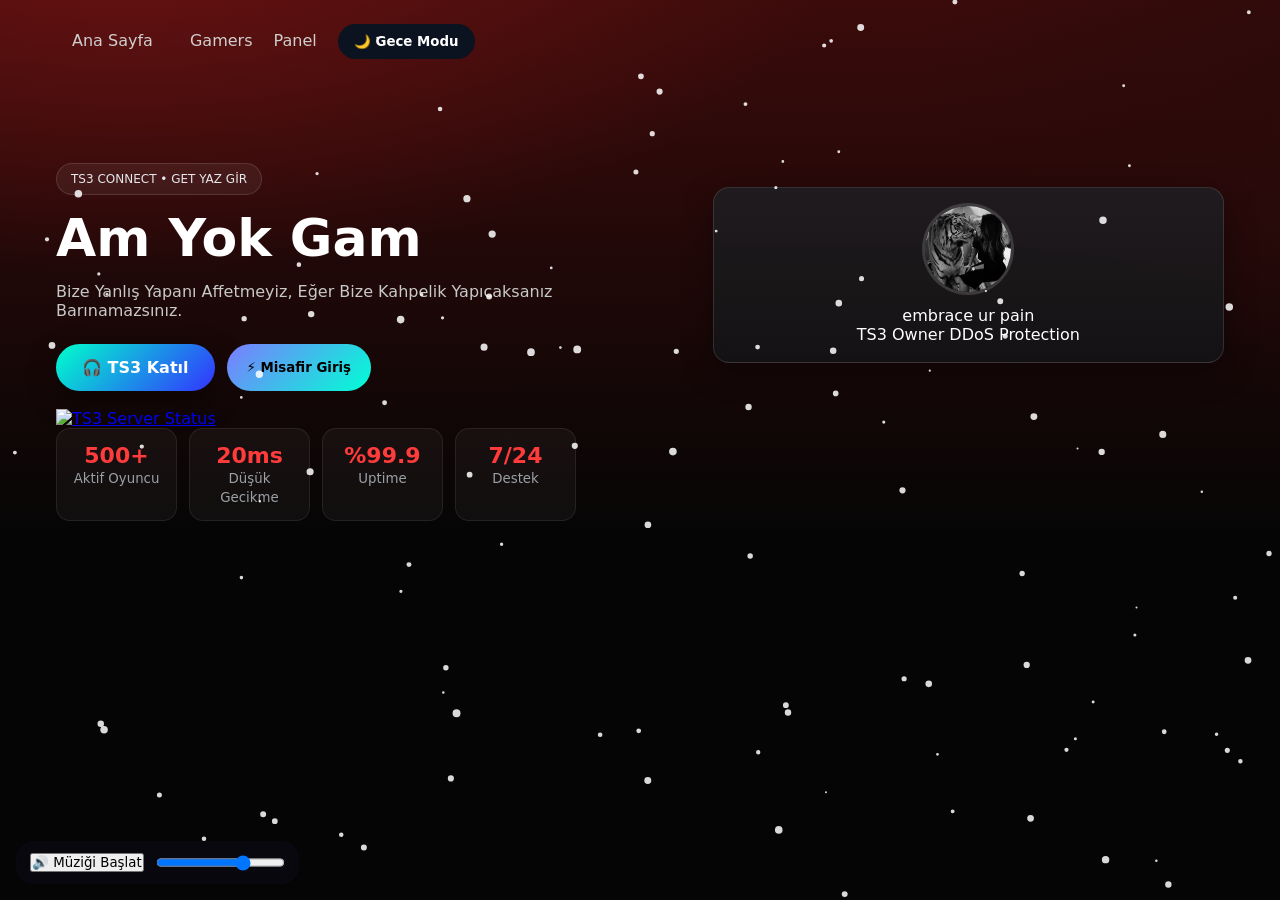
==== commit 67d55758: "Update index.html" ====
--- a/index.html
+++ b/index.html
@@ -12,7 +12,8 @@
   <header class="navbar">
     <nav>
       <a href="#">Ana Sayfa</a>
-      <a href="oyun.html">Oyun</a>
+      <a href="oyun/kayit.html">
+      <a href="oyun/kayit.html">Gamers</a>
       <a href="panel/login.html">Panel</a>
 
       <button id="themeToggle" class="theme-btn">🌙 Gece Modu</button>
